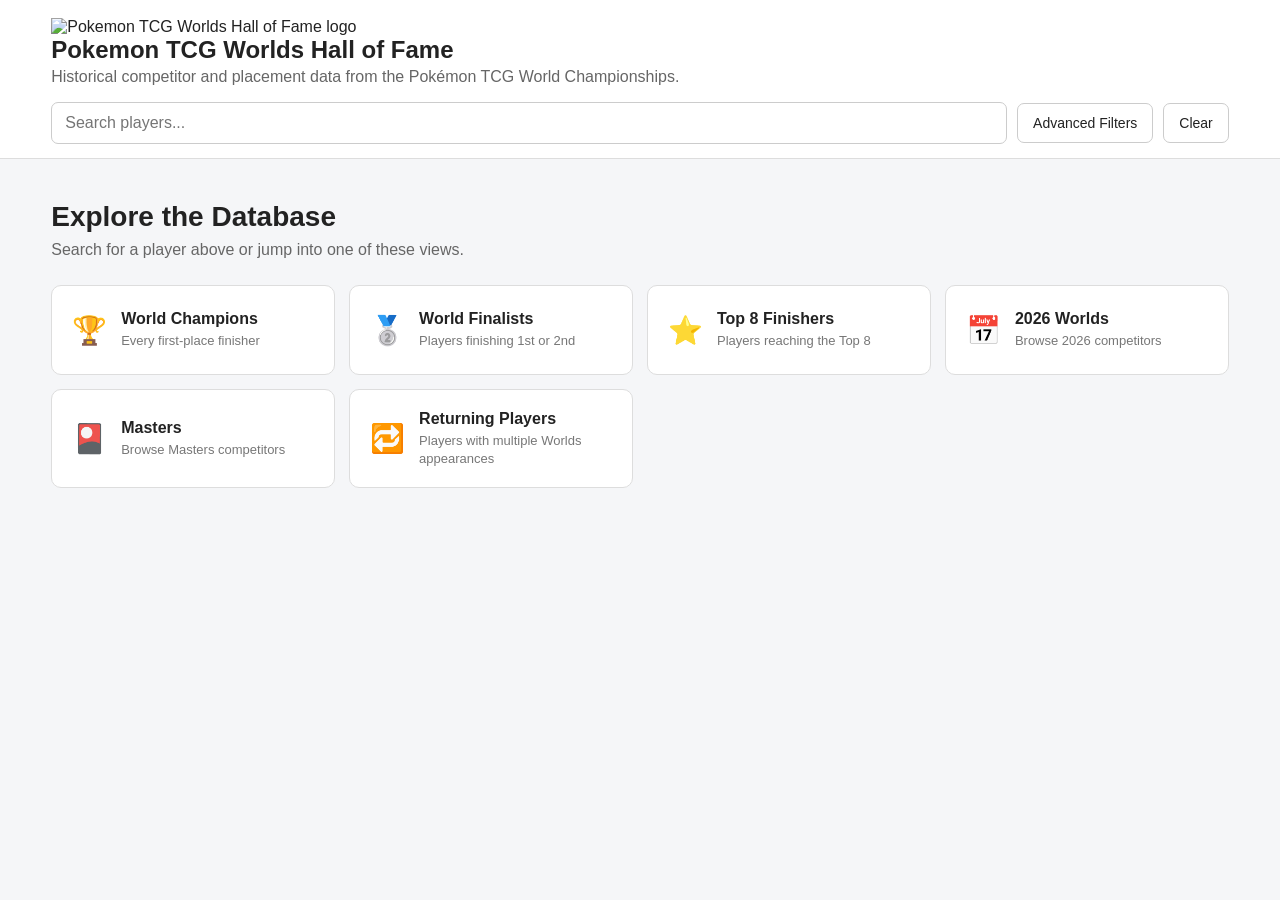
==== index.html @ 6ae314bf "Update index.html" ====
<!DOCTYPE html>
<html lang="en">

<head>
    <meta charset="UTF-8">

    <meta
        name="viewport"
        content="width=device-width, initial-scale=1.0"
    >

    <title>Pokémon TCG Worlds Hall of Fame</title>

    <link
        rel="stylesheet"
        href="styles.css?v=7"
    >
</head>

<body>

    <header class="site-header">

        <div class="container">

            <div class="site-title">

                <img
                    src="assets/logo.png"
                    alt="Pokemon TCG Worlds Hall of Fame logo"
                    class="site-logo"
                >

                <div class="site-title-text">

                    <h1>
                        Pokemon TCG Worlds Hall of Fame
                    </h1>

                    <p>
                        Historical competitor and placement data from the
                        Pokémon TCG World Championships.
                    </p>

                </div>

            </div>


            <section class="controls">

                <input
                    type="search"
                    id="search"
                    placeholder="Search players..."
                    aria-label="Search players"
                >


                <button
                    id="advancedFiltersButton"
                    class="advanced-filter-button"
                    type="button"
                    aria-expanded="false"
                    aria-controls="advancedFilters"
                >
                    Advanced Filters
                </button>


                <button
                    id="clearFilters"
                    class="clear-button"
                    type="button"
                >
                    Clear
                </button>

            </section>


            <section
                id="advancedFilters"
                class="advanced-filters"
                hidden
            >

                <div class="advanced-filter-group">

                    <label for="yearFilter">
                        Year
                    </label>

                    <select id="yearFilter">

                        <option value="">
                            All Years
                        </option>

                    </select>

                </div>


                <div class="advanced-filter-group">

                    <label for="divisionFilter">
                        Division
                    </label>

                    <select id="divisionFilter">

                        <option value="">
                            All Divisions
                        </option>

                        <option value="Juniors">
                            Juniors
                        </option>

                        <option value="Seniors">
                            Seniors
                        </option>

                        <option value="Masters">
                            Masters
                        </option>

                    </select>

                </div>


                <div class="advanced-filter-group">

                    <label for="countryFilter">
                        Country
                    </label>

                    <select id="countryFilter">

                        <option value="">
                            All Countries
                        </option>

                    </select>

                </div>


                <div
                    class="advanced-filter-group badge-filter-group"
                >

                    <label>
                        Badges
                    </label>

                    <p class="filter-help">
                        Selecting multiple badges requires a player to
                        have all selected badges.
                    </p>

                    <div
                        id="badgeFilters"
                        class="badge-filter-list"
                    >
                    </div>

                </div>

            </section>

        </div>

    </header>


    <main class="container">

        <section
            id="landing"
            class="landing"
        >

            <h2>
                Explore the Database
            </h2>

            <p>
                Search for a player above or jump into one of these
                views.
            </p>


            <div class="suggestion-grid">

                <button
                    type="button"
                    class="suggestion-card"
                    data-preset="champions"
                >

                    <span class="suggestion-icon">
                        🏆
                    </span>

                    <span>

                        <strong>
                            World Champions
                        </strong>

                        <small>
                            Every first-place finisher
                        </small>

                    </span>

                </button>


                <button
                    type="button"
                    class="suggestion-card"
                    data-preset="finalists"
                >

                    <span class="suggestion-icon">
                        🥈
                    </span>

                    <span>

                        <strong>
                            World Finalists
                        </strong>

                        <small>
                            Players finishing 1st or 2nd
                        </small>

                    </span>

                </button>


                <button
                    type="button"
                    class="suggestion-card"
                    data-preset="top8"
                >

                    <span class="suggestion-icon">
                        ⭐
                    </span>

                    <span>

                        <strong>
                            Top 8 Finishers
                        </strong>

                        <small>
                            Players reaching the Top 8
                        </small>

                    </span>

                </button>


                <button
                    type="button"
                    class="suggestion-card"
                    data-year="2026"
                >

                    <span class="suggestion-icon">
                        📅
                    </span>

                    <span>

                        <strong>
                            2026 Worlds
                        </strong>

                        <small>
                            Browse 2026 competitors
                        </small>

                    </span>

                </button>


                <button
                    type="button"
                    class="suggestion-card"
                    data-division="Masters"
                >

                    <span class="suggestion-icon">
                        🎴
                    </span>

                    <span>

                        <strong>
                            Masters
                        </strong>

                        <small>
                            Browse Masters competitors
                        </small>

                    </span>

                </button>


                <button
                    type="button"
                    class="suggestion-card"
                    data-preset="returning"
                >

                    <span class="suggestion-icon">
                        🔁
                    </span>

                    <span>

                        <strong>
                            Returning Players
                        </strong>

                        <small>
                            Players with multiple Worlds appearances
                        </small>

                    </span>

                </button>

            </div>

        </section>


        <section
            id="resultsSection"
            class="results-section"
            hidden
        >

            <div class="results-heading">

                <h2>
                    Players
                </h2>

                <p
                    id="resultCount"
                    aria-live="polite"
                ></p>

            </div>


            <div class="table-wrapper">

                <table>

                    <thead>

                        <tr>
                            <th>Player Name</th>
                            <th>Country</th>
                            <th>Divisions Competed</th>
                            <th>Years Competed</th>
                            <th>Best Finish</th>
                        </tr>

                    </thead>

                    <tbody id="results">
                    </tbody>

                </table>

            </div>

        </section>

    </main>


    <script src="shared.js?v=7"></script>
    <script src="app.js?v=7"></script>

</body>

</html>
---- styles.css ----
/* =========================================================
   BASE
   ========================================================= */

* {
    box-sizing: border-box;
}


[hidden] {
    display: none !important;
}


html {
    scroll-behavior: smooth;
}


body {
    margin: 0;

    font-family:
        Arial,
        Helvetica,
        sans-serif;

    background: #f5f6f8;

    color: #222;
}


.container {
    width: min(1200px, 92%);
    margin: 0 auto;
}



/* =========================================================
   HEADER
   ========================================================= */

.site-header {
    position: sticky;
    top: 0;

    z-index: 100;

    background: white;

    border-bottom:
        1px solid #ddd;

    padding:
        18px 0 14px;
}


.profile-site-header {
    position: relative;
}


.site-title h1 {
    margin:
        0 0 4px;

    font-size: 24px;
}


.site-title p {
    margin:
        0 0 16px;

    color: #666;
}



/* =========================================================
   MAIN SEARCH CONTROLS
   ========================================================= */

.controls {
    display: flex;

    gap: 10px;

    align-items: center;

    flex-wrap: wrap;

    margin: 0;
}


.controls input {
    flex: 1;

    min-width: 240px;

    padding:
        11px 13px;

    border:
        1px solid #ccc;

    border-radius: 7px;

    background: white;

    font-size: 16px;
}


.controls input:focus,
.advanced-filter-group select:focus {
    outline:
        2px solid #7e9cd2;

    outline-offset: 1px;
}


.advanced-filter-button,
.clear-button {
    padding:
        11px 15px;

    border:
        1px solid #ccc;

    border-radius: 7px;

    background: white;

    color: #222;

    font-size: 14px;

    cursor: pointer;
}


.advanced-filter-button:hover,
.clear-button:hover {
    background: #f2f2f2;
}



/* =========================================================
   ADVANCED FILTERS
   ========================================================= */

.advanced-filters {
    display: grid;

    grid-template-columns:
        repeat(
            3,
            minmax(
                160px,
                1fr
            )
        );

    gap: 16px;

    padding-top: 15px;

    margin-top: 15px;

    border-top:
        1px solid #eee;
}


.advanced-filter-group {
    display: flex;

    flex-direction: column;

    gap: 6px;
}


.advanced-filter-group > label {
    font-size: 12px;

    font-weight: 700;

    color: #666;

    text-transform: uppercase;

    letter-spacing: 0.04em;
}


.advanced-filter-group select {
    width: 100%;

    padding:
        10px 12px;

    border:
        1px solid #ccc;

    border-radius: 6px;

    background: white;

    font-size: 15px;
}


.badge-filter-group {
    grid-column:
        1 / -1;
}


.filter-help {
    margin: 0;

    color: #777;

    font-size: 12px;
}


.badge-filter-list {
    display: flex;

    flex-wrap: wrap;

    gap: 8px;

    margin-top: 3px;
}


.badge-filter-option {
    display: inline-flex;

    align-items: center;

    gap: 7px;

    padding:
        8px 11px;

    border:
        1px solid #ddd;

    border-radius: 999px;

    background: white;

    font-size: 13px;

    cursor: pointer;

    user-select: none;
}


.badge-filter-option:hover {
    border-color: #aaa;
}


.badge-filter-option:has(
    input:checked
) {
    background: #eef3ff;

    border-color: #8fa8dc;
}


.badge-filter-option input {
    margin: 0;

    cursor: pointer;
}



/* =========================================================
   LANDING PAGE
   ========================================================= */

.landing {
    padding:
        42px 0 50px;
}


.landing h2 {
    margin:
        0 0 8px;

    font-size: 28px;
}


.landing > p {
    margin:
        0 0 26px;

    color: #666;
}


.suggestion-grid {
    display: grid;

    grid-template-columns:
        repeat(
            auto-fit,
            minmax(
                240px,
                1fr
            )
        );

    gap: 14px;
}


.suggestion-card {
    display: flex;

    align-items: center;

    gap: 14px;

    min-height: 90px;

    padding: 20px;

    border:
        1px solid #ddd;

    border-radius: 10px;

    background: white;

    color: #222;

    text-align: left;

    cursor: pointer;

    transition:
        border-color 0.15s ease,
        transform 0.15s ease;
}


.suggestion-card:hover {
    border-color: #aaa;

    transform:
        translateY(-2px);
}


.suggestion-card:focus-visible {
    outline:
        2px solid #7e9cd2;

    outline-offset: 2px;
}


.suggestion-icon {
    font-size: 28px;

    flex-shrink: 0;
}


.suggestion-card > span:last-child {
    display: flex;

    flex-direction: column;

    gap: 4px;
}


.suggestion-card strong {
    font-size: 16px;
}


.suggestion-card small {
    color: #777;

    font-size: 13px;

    line-height: 1.35;
}



/* =========================================================
   RESULTS
   ========================================================= */

.results-section {
    padding:
        30px 0 50px;
}


.results-heading {
    display: flex;

    align-items: baseline;

    justify-content:
        space-between;

    gap: 15px;

    margin-bottom: 15px;
}


.results-heading h2 {
    margin: 0;
}


.results-heading #resultCount {
    margin: 0;

    color: #666;
}


.table-wrapper {
    overflow-x: auto;

    background: white;

    border:
        1px solid #ddd;

    border-radius: 9px;
}


table {
    width: 100%;

    border-collapse:
        collapse;
}


th,
td {
    padding:
        13px 16px;

    text-align: left;

    vertical-align: top;

    border-bottom:
        1px solid #eee;
}


th {
    background: #fafafa;

    font-weight: 700;

    white-space: nowrap;
}


tbody tr:last-child td {
    border-bottom: none;
}


tbody tr:hover {
    background: #f8f9fb;
}


.player-link {
    color: #2457a7;

    font-weight: 600;

    text-decoration: none;
}


.player-link:hover {
    text-decoration: underline;
}


.years-cell {
    min-width: 130px;
}


.year-list {
    display: block;

    margin-top: 3px;

    color: #777;

    font-size: 12px;

    line-height: 1.4;
}



/* =========================================================
   PLAYER PROFILE
   ========================================================= */

.profile-main {
    padding-top: 28px;
}


.back-link {
    display: inline-block;

    margin-bottom: 28px;

    color: #555;

    text-decoration: none;
}


.back-link:hover {
    text-decoration: underline;
}


.player-header {
    margin-bottom: 28px;
}


.player-header h1 {
    margin:
        0 0 7px;

    font-size: 36px;
}


.player-meta {
    margin: 0;

    color: #555;

    font-size: 18px;
}



/* =========================================================
   PROFILE BADGES
   ========================================================= */

.badge-container {
    display: flex;

    flex-wrap: wrap;

    gap: 9px;

    margin-top: 18px;
}


.achievement-badge {
    display: inline-flex;

    align-items: center;

    gap: 6px;

    padding:
        7px 11px;

    border:
        1px solid #d7d7d7;

    border-radius: 999px;

    background: white;

    font-size: 13px;

    font-weight: 600;

    white-space: nowrap;
}


.badge-icon {
    font-size: 15px;
}


.badge-champion {
    background: #fff7d6;

    border-color: #e4c14e;

    color: #725600;
}


.badge-finalist {
    background: #f1f3f5;

    border-color: #b9bec5;

    color: #50555b;
}


.badge-top4 {
    background: #f7eee4;

    border-color: #c99668;

    color: #704826;
}


.badge-top8 {
    background: #eef3ff;

    border-color: #aabce5;

    color: #3c527f;
}


.badge-streak {
    background: #fff0e8;

    border-color: #e6a17d;

    color: #8c4829;
}


.badge-worlds {
    background: #ebf6ee;

    border-color: #9ac5a4;

    color: #376343;
}


.badge-division {
    background: #f3edfa;

    border-color: #bba6d5;

    color: #624c80;
}



/* =========================================================
   PROFILE STAT CARDS
   ========================================================= */

.stats-grid {
    display: grid;

    grid-template-columns:
        repeat(
            auto-fit,
            minmax(
                160px,
                1fr
            )
        );

    gap: 16px;

    margin-bottom: 40px;
}


.stat-card {
    background: white;

    border:
        1px solid #ddd;

    border-radius: 9px;

    padding: 22px;
}


.stat-value {
    margin-bottom: 5px;

    font-size: 28px;

    font-weight: 700;
}


.stat-label {
    color: #666;

    font-size: 14px;
}


.player-results {
    margin-bottom: 50px;
}


.player-results h2 {
    margin-bottom: 16px;
}


.error-message {
    background: white;

    border:
        1px solid #ddd;

    border-radius: 8px;

    padding: 24px;
}



/* =========================================================
   MOBILE
   ========================================================= */

@media (
    max-width: 700px
) {

    .site-header {
        padding:
            14px 0 12px;
    }


    .site-title h1 {
        font-size: 20px;
    }


    .site-title p {
        display: none;
    }


    .controls {
        align-items: stretch;
    }


    .controls input {
        flex-basis: 100%;

        min-width: 0;
    }


    .advanced-filter-button,
    .clear-button {
        flex: 1;
    }


    .advanced-filters {
        grid-template-columns:
            1fr;
    }


    .badge-filter-group {
        grid-column:
            auto;
    }


    .landing {
        padding-top: 30px;
    }


    .suggestion-grid {
        grid-template-columns:
            1fr;
    }


    .results-heading {
        align-items:
            flex-start;

        flex-direction:
            column;

        gap: 4px;
    }


    th,
    td {
        padding:
            11px 12px;
    }


    .player-header h1 {
        font-size: 30px;
    }

}
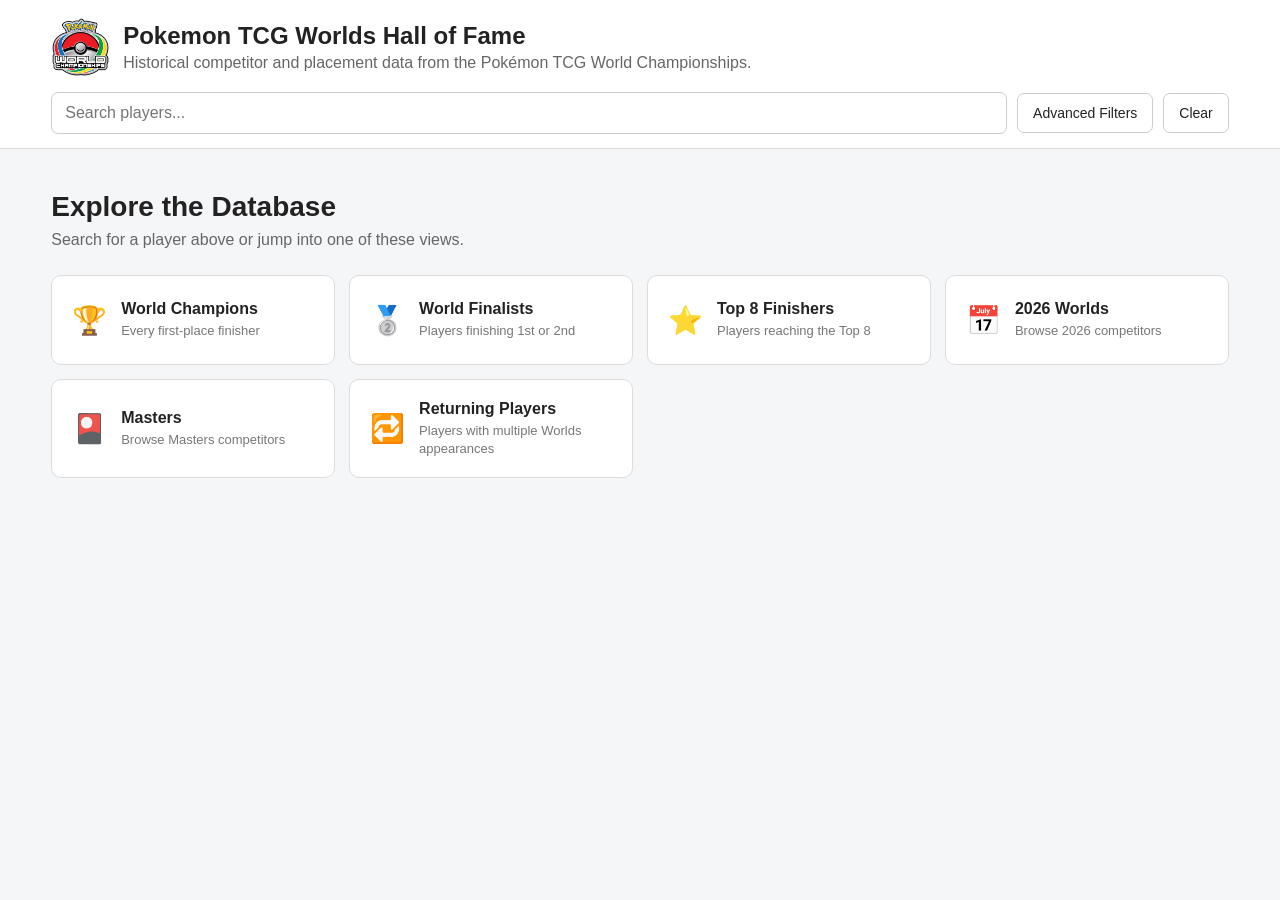
==== commit 73dc30c9: "Update index.html" ====
--- a/index.html
+++ b/index.html
@@ -9,11 +9,11 @@
         content="width=device-width, initial-scale=1.0"
     >
 
-    <title>Pokémon TCG Worlds Hall of Fame</title>
+    <title>Pokemon TCG Worlds Hall of Fame</title>
 
     <link
         rel="stylesheet"
-        href="styles.css?v=7"
+        href="styles.css?v=10"
     >
 </head>
 
@@ -148,9 +148,7 @@
                 </div>
 
 
-                <div
-                    class="advanced-filter-group badge-filter-group"
-                >
+                <div class="advanced-filter-group badge-filter-group">
 
                     <label>
                         Badges
@@ -169,6 +167,26 @@
 
                 </div>
 
+
+                <div class="advanced-filter-group column-filter-group">
+
+                    <label>
+                        Displayed Columns
+                    </label>
+
+                    <p class="filter-help">
+                        Player Name is always shown. Choose which additional
+                        career statistics to display.
+                    </p>
+
+                    <div
+                        id="columnFilters"
+                        class="column-filter-list"
+                    >
+                    </div>
+
+                </div>
+
             </section>
 
         </div>
@@ -206,15 +224,8 @@
                     </span>
 
                     <span>
-
-                        <strong>
-                            World Champions
-                        </strong>
-
-                        <small>
-                            Every first-place finisher
-                        </small>
-
+                        <strong>World Champions</strong>
+                        <small>Every first-place finisher</small>
                     </span>
 
                 </button>
@@ -231,15 +242,8 @@
                     </span>
 
                     <span>
-
-                        <strong>
-                            World Finalists
-                        </strong>
-
-                        <small>
-                            Players finishing 1st or 2nd
-                        </small>
-
+                        <strong>World Finalists</strong>
+                        <small>Players finishing 1st or 2nd</small>
                     </span>
 
                 </button>
@@ -256,15 +260,8 @@
                     </span>
 
                     <span>
-
-                        <strong>
-                            Top 8 Finishers
-                        </strong>
-
-                        <small>
-                            Players reaching the Top 8
-                        </small>
-
+                        <strong>Top 8 Finishers</strong>
+                        <small>Players reaching the Top 8</small>
                     </span>
 
                 </button>
@@ -281,15 +278,8 @@
                     </span>
 
                     <span>
-
-                        <strong>
-                            2026 Worlds
-                        </strong>
-
-                        <small>
-                            Browse 2026 competitors
-                        </small>
-
+                        <strong>2026 Worlds</strong>
+                        <small>Browse 2026 competitors</small>
                     </span>
 
                 </button>
@@ -306,15 +296,8 @@
                     </span>
 
                     <span>
-
-                        <strong>
-                            Masters
-                        </strong>
-
-                        <small>
-                            Browse Masters competitors
-                        </small>
-
+                        <strong>Masters</strong>
+                        <small>Browse Masters competitors</small>
                     </span>
 
                 </button>
@@ -331,15 +314,8 @@
                     </span>
 
                     <span>
-
-                        <strong>
-                            Returning Players
-                        </strong>
-
-                        <small>
-                            Players with multiple Worlds appearances
-                        </small>
-
+                        <strong>Returning Players</strong>
+                        <small>Players with multiple Worlds appearances</small>
                     </span>
 
                 </button>
@@ -374,15 +350,8 @@
                 <table>
 
                     <thead>
-
-                        <tr>
-                            <th>Player Name</th>
-                            <th>Country</th>
-                            <th>Divisions Competed</th>
-                            <th>Years Competed</th>
-                            <th>Best Finish</th>
+                        <tr id="resultsHeader">
                         </tr>
-
                     </thead>
 
                     <tbody id="results">
@@ -397,8 +366,8 @@
     </main>
 
 
-    <script src="shared.js?v=7"></script>
-    <script src="app.js?v=7"></script>
+    <script src="shared.js?v=10"></script>
+    <script src="app.js?v=10"></script>
 
 </body>
 
--- a/styles.css
+++ b/styles.css
@@ -63,17 +63,39 @@
 }
 
 
+.site-title {
+    display: flex;
+    align-items: center;
+    gap: 14px;
+
+    margin-bottom: 16px;
+}
+
+
+.site-logo {
+    width: 58px;
+    height: 58px;
+
+    object-fit: contain;
+
+    flex-shrink: 0;
+}
+
+
+.site-title-text {
+    min-width: 0;
+}
+
+
 .site-title h1 {
-    margin:
-        0 0 4px;
+    margin: 0 0 4px;
 
     font-size: 24px;
 }
 
 
 .site-title p {
-    margin:
-        0 0 16px;
+    margin: 0;
 
     color: #666;
 }
@@ -775,8 +797,17 @@
             14px 0 12px;
     }
 
-
-    .site-title h1 {
+   .site-logo {
+    width: 44px;
+    height: 44px;
+   }
+
+   .site-title {
+    gap: 10px;
+    margin-bottom: 12px;
+   }
+
+   .site-title h1 {
         font-size: 20px;
     }
 
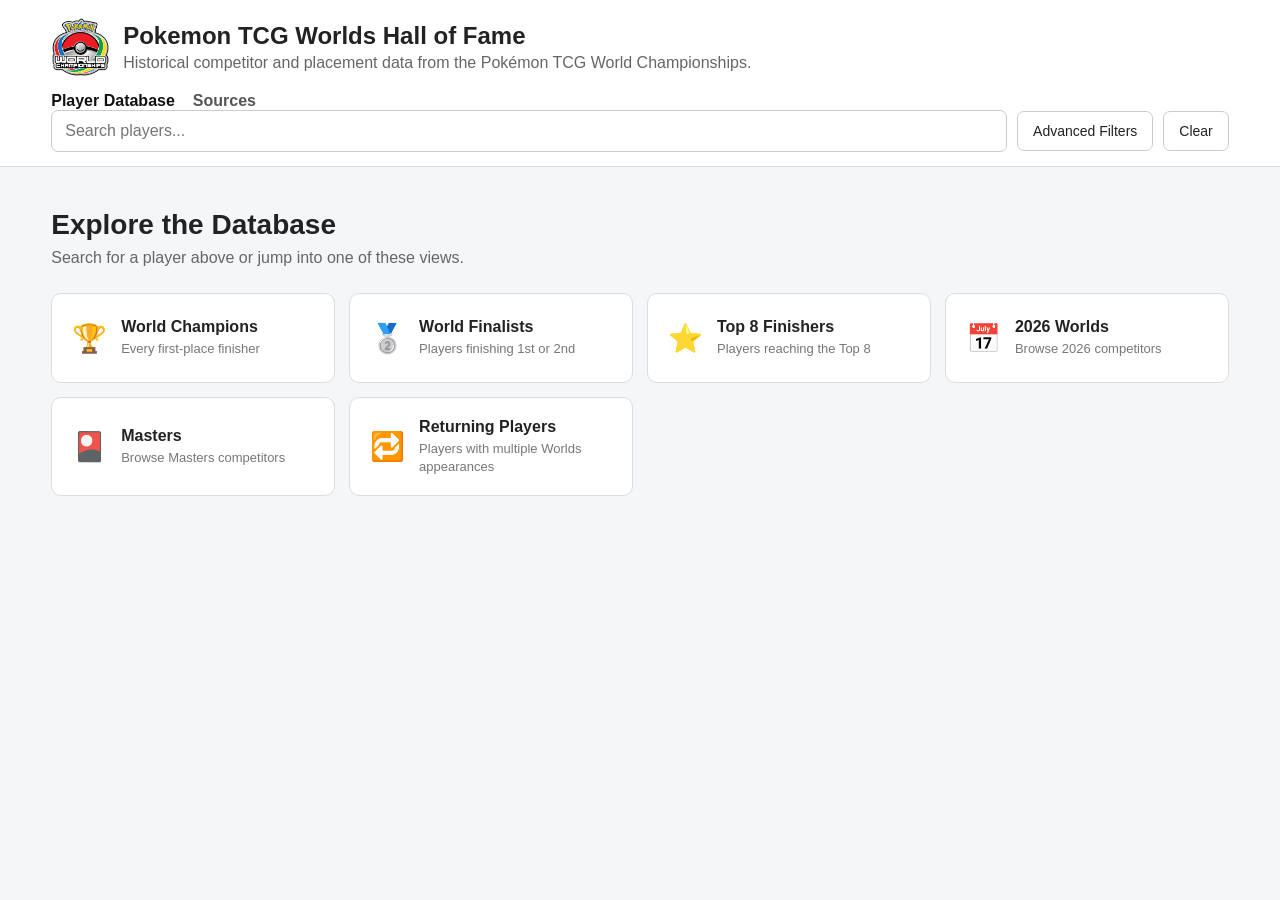
==== commit 9550d77f: "Update index.html" ====
--- a/index.html
+++ b/index.html
@@ -46,6 +46,20 @@
 
             </div>
 
+            <nav class="site-nav">
+
+                <a
+                    href="index.html"
+                    class="active"
+                >
+                    Player Database
+                </a>
+
+                <a href="sources.html">
+                    Sources
+                </a>
+
+            </nav>
 
             <section class="controls">
 
--- a/styles.css
+++ b/styles.css
@@ -881,3 +881,721 @@
     }
 
 }
+
+/* =========================================================
+   DISPLAYED COLUMN OPTIONS
+   ========================================================= */
+
+.column-filter-group {
+    grid-column: 1 / -1;
+}
+
+
+.column-filter-list {
+    display: flex;
+    flex-wrap: wrap;
+    gap: 8px;
+}
+
+
+.column-filter-option {
+    display: inline-flex;
+    align-items: center;
+    gap: 7px;
+
+    padding: 8px 11px;
+
+    border: 1px solid #ddd;
+    border-radius: 999px;
+
+    background: white;
+
+    font-size: 13px;
+
+    cursor: pointer;
+
+    user-select: none;
+}
+
+
+.column-filter-option:hover {
+    border-color: #aaa;
+}
+
+
+.column-filter-option:has(input:checked) {
+    background: #eef3ff;
+    border-color: #8fa8dc;
+}
+
+
+.column-filter-option:has(input:disabled) {
+    opacity: 0.7;
+    cursor: default;
+}
+
+
+.column-filter-option input {
+    margin: 0;
+}
+
+
+/* =========================================================
+   SORTABLE TABLE HEADERS
+   ========================================================= */
+
+.table-sort-button {
+    padding: 0;
+
+    border: 0;
+
+    background: transparent;
+
+    color: inherit;
+
+    font: inherit;
+    font-weight: 700;
+
+    cursor: pointer;
+
+    white-space: nowrap;
+}
+
+
+.table-sort-button:hover {
+    text-decoration: underline;
+}
+
+
+.table-sort-button:focus-visible {
+    outline: 2px solid #7e9cd2;
+    outline-offset: 3px;
+}
+
+/* =========================================================
+   SITE NAVIGATION
+   ========================================================= */
+
+.site-nav {
+    display: flex;
+    gap: 18px;
+    margin-top: 12px;
+}
+
+
+.site-nav a {
+    color: #555;
+    text-decoration: none;
+    font-weight: 600;
+}
+
+
+.site-nav a:hover {
+    text-decoration: underline;
+}
+
+
+.site-nav a.active {
+    color: #111;
+}
+
+
+
+/* =========================================================
+   SOURCES
+   ========================================================= */
+
+.sources-intro {
+    max-width: 850px;
+    margin: 32px 0 40px;
+}
+
+
+.sources-intro h1 {
+    margin-bottom: 12px;
+}
+
+
+.sources-intro p {
+    line-height: 1.6;
+    color: #555;
+}
+
+
+.sources-list {
+    padding-bottom: 60px;
+}
+
+
+.source-year {
+    margin-bottom: 42px;
+}
+
+
+.source-year > h2 {
+    margin-bottom: 14px;
+    padding-bottom: 8px;
+
+    border-bottom: 1px solid #ddd;
+}
+
+
+.source-cards {
+    display: grid;
+    gap: 12px;
+}
+
+
+.source-card {
+    padding: 18px 20px;
+
+    background: white;
+
+    border: 1px solid #ddd;
+    border-radius: 10px;
+}
+
+
+.source-card-heading {
+    display: flex;
+    align-items: center;
+    flex-wrap: wrap;
+    gap: 10px;
+}
+
+
+.source-card-heading h3 {
+    margin: 0;
+    font-size: 17px;
+}
+
+
+.source-type {
+    display: inline-block;
+
+    padding: 4px 8px;
+
+    border-radius: 999px;
+
+    background: #f1f1f1;
+
+    color: #555;
+
+    font-size: 12px;
+    font-weight: 600;
+}
+
+
+.source-notes {
+    margin: 10px 0;
+
+    color: #555;
+
+    line-height: 1.5;
+}
+
+
+.source-link {
+    display: inline-block;
+
+    margin-top: 6px;
+
+    font-weight: 600;
+
+    text-decoration: none;
+}
+
+
+.source-link:hover {
+    text-decoration: underline;
+}
+
+/* =========================================================
+   SOURCES BLOG
+   ========================================================= */
+
+.sources-page {
+    max-width: 1000px;
+}
+
+
+.sources-page-header {
+    max-width: 760px;
+
+    margin:
+        50px
+        auto
+        45px;
+}
+
+
+.sources-eyebrow {
+    margin-bottom: 8px;
+
+    font-size: 13px;
+    font-weight: 700;
+
+    letter-spacing: 0.08em;
+    text-transform: uppercase;
+
+    color: #777;
+}
+
+
+.sources-page-header h1 {
+    margin:
+        0
+        0
+        16px;
+
+    font-size: 40px;
+    line-height: 1.1;
+}
+
+
+.sources-page-description {
+    margin:
+        0
+        0
+        14px;
+
+    font-size: 17px;
+    line-height: 1.7;
+
+    color: #555;
+}
+
+
+
+/* =========================================================
+   SOURCE NAVIGATION
+   ========================================================= */
+
+.source-navigation {
+    display: flex;
+    align-items: center;
+    flex-wrap: wrap;
+
+    gap: 8px;
+
+    max-width: 760px;
+
+    margin:
+        0
+        auto
+        45px;
+
+    padding:
+        14px
+        16px;
+
+    background: #f5f5f5;
+
+    border-radius: 10px;
+}
+
+
+.source-navigation-label {
+    margin-right: 4px;
+
+    font-weight: 700;
+}
+
+
+.source-navigation a {
+    display: inline-block;
+
+    padding:
+        5px
+        9px;
+
+    background: white;
+
+    border: 1px solid #ddd;
+    border-radius: 999px;
+
+    text-decoration: none;
+
+    font-size: 13px;
+    font-weight: 600;
+}
+
+
+.source-navigation a:hover {
+    border-color: #999;
+}
+
+
+
+/* =========================================================
+   POSTS
+   ========================================================= */
+
+.source-post {
+    max-width: 820px;
+
+    margin:
+        0
+        auto
+        80px;
+
+    scroll-margin-top: 30px;
+}
+
+
+.source-post-header {
+    margin-bottom: 28px;
+}
+
+
+.source-post-year {
+    display: inline-block;
+
+    margin-bottom: 10px;
+
+    font-size: 14px;
+    font-weight: 700;
+
+    color: #777;
+}
+
+
+.source-post-header h2 {
+    margin:
+        0
+        0
+        10px;
+
+    font-size: 32px;
+    line-height: 1.2;
+}
+
+
+.source-post-subtitle {
+    margin: 0;
+
+    font-size: 18px;
+
+    color: #666;
+}
+
+
+.source-post-body {
+    max-width: 720px;
+
+    margin:
+        35px
+        auto;
+}
+
+
+.source-post-body p {
+    margin:
+        0
+        0
+        22px;
+
+    font-size: 17px;
+    line-height: 1.75;
+
+    color: #333;
+}
+
+
+.source-section-heading {
+    margin:
+        42px
+        0
+        14px;
+
+    font-size: 23px;
+}
+
+
+
+/* =========================================================
+   SOURCE IMAGES
+   ========================================================= */
+
+.source-hero-image,
+.source-content-image {
+    margin:
+        30px
+        0;
+}
+
+
+.source-hero-image img,
+.source-content-image img {
+    display: block;
+
+    width: 100%;
+    height: auto;
+
+    border: 1px solid #ddd;
+    border-radius: 10px;
+}
+
+
+.source-content-image {
+    max-width: 720px;
+
+    margin:
+        32px
+        auto;
+}
+
+
+.source-hero-image figcaption,
+.source-content-image figcaption {
+    margin-top: 9px;
+
+    font-size: 13px;
+    line-height: 1.5;
+
+    text-align: center;
+
+    color: #777;
+}
+
+
+.source-image-gallery {
+    display: grid;
+
+    grid-template-columns:
+        repeat(
+            2,
+            minmax(0, 1fr)
+        );
+
+    gap: 18px;
+
+    margin:
+        32px
+        0;
+}
+
+
+.source-image-gallery
+.source-content-image {
+    margin: 0;
+}
+
+
+
+/* =========================================================
+   NOTES
+   ========================================================= */
+
+.source-note {
+    max-width: 720px;
+
+    margin:
+        30px
+        auto;
+
+    padding:
+        18px
+        20px;
+
+    background: #f6f7f9;
+
+    border-left: 4px solid #999;
+    border-radius: 6px;
+}
+
+
+.source-note strong {
+    display: block;
+
+    margin-bottom: 6px;
+}
+
+
+.source-note p {
+    margin: 0;
+
+    font-size: 15px;
+}
+
+
+
+/* =========================================================
+   QUOTES
+   ========================================================= */
+
+.source-quote {
+    max-width: 680px;
+
+    margin:
+        32px
+        auto;
+
+    padding-left: 20px;
+
+    border-left: 3px solid #ccc;
+}
+
+
+.source-quote p {
+    font-style: italic;
+}
+
+
+.source-quote cite {
+    display: block;
+
+    margin-top: 8px;
+
+    color: #777;
+}
+
+
+
+/* =========================================================
+   REFERENCE LIST
+   ========================================================= */
+
+.source-reference-section {
+    max-width: 720px;
+
+    margin:
+        45px
+        auto
+        0;
+
+    padding-top: 28px;
+
+    border-top: 1px solid #ddd;
+}
+
+
+.source-reference-section h3 {
+    margin:
+        0
+        0
+        18px;
+
+    font-size: 21px;
+}
+
+
+.source-reference-list {
+    padding-left: 24px;
+}
+
+
+.source-reference-list li {
+    margin-bottom: 18px;
+
+    padding-left: 4px;
+}
+
+
+.reference-heading {
+    display: flex;
+    align-items: center;
+    flex-wrap: wrap;
+
+    gap: 8px;
+
+    font-weight: 600;
+}
+
+
+.reference-heading a {
+    text-decoration: none;
+}
+
+
+.reference-heading a:hover {
+    text-decoration: underline;
+}
+
+
+.reference-type {
+    display: inline-block;
+
+    padding:
+        3px
+        7px;
+
+    border-radius: 999px;
+
+    background: #eee;
+
+    font-size: 11px;
+    font-weight: 700;
+
+    color: #666;
+}
+
+
+.reference-notes {
+    margin-top: 5px;
+
+    font-size: 14px;
+    line-height: 1.5;
+
+    color: #666;
+}
+
+
+
+/* =========================================================
+   POST FOOTER
+   ========================================================= */
+
+.source-post-footer {
+    max-width: 720px;
+
+    margin:
+        35px
+        auto
+        0;
+
+    text-align: right;
+}
+
+
+.source-post-footer a {
+    font-size: 13px;
+
+    text-decoration: none;
+
+    color: #666;
+}
+
+
+
+/* =========================================================
+   MOBILE
+   ========================================================= */
+
+@media (max-width: 700px) {
+
+    .sources-page-header {
+        margin-top: 30px;
+    }
+
+
+    .sources-page-header h1 {
+        font-size: 32px;
+    }
+
+
+    .source-post-header h2 {
+        font-size: 27px;
+    }
+
+
+    .source-image-gallery {
+        grid-template-columns: 1fr;
+    }
+
+
+    .source-post-body p {
+        font-size: 16px;
+    }
+
+}
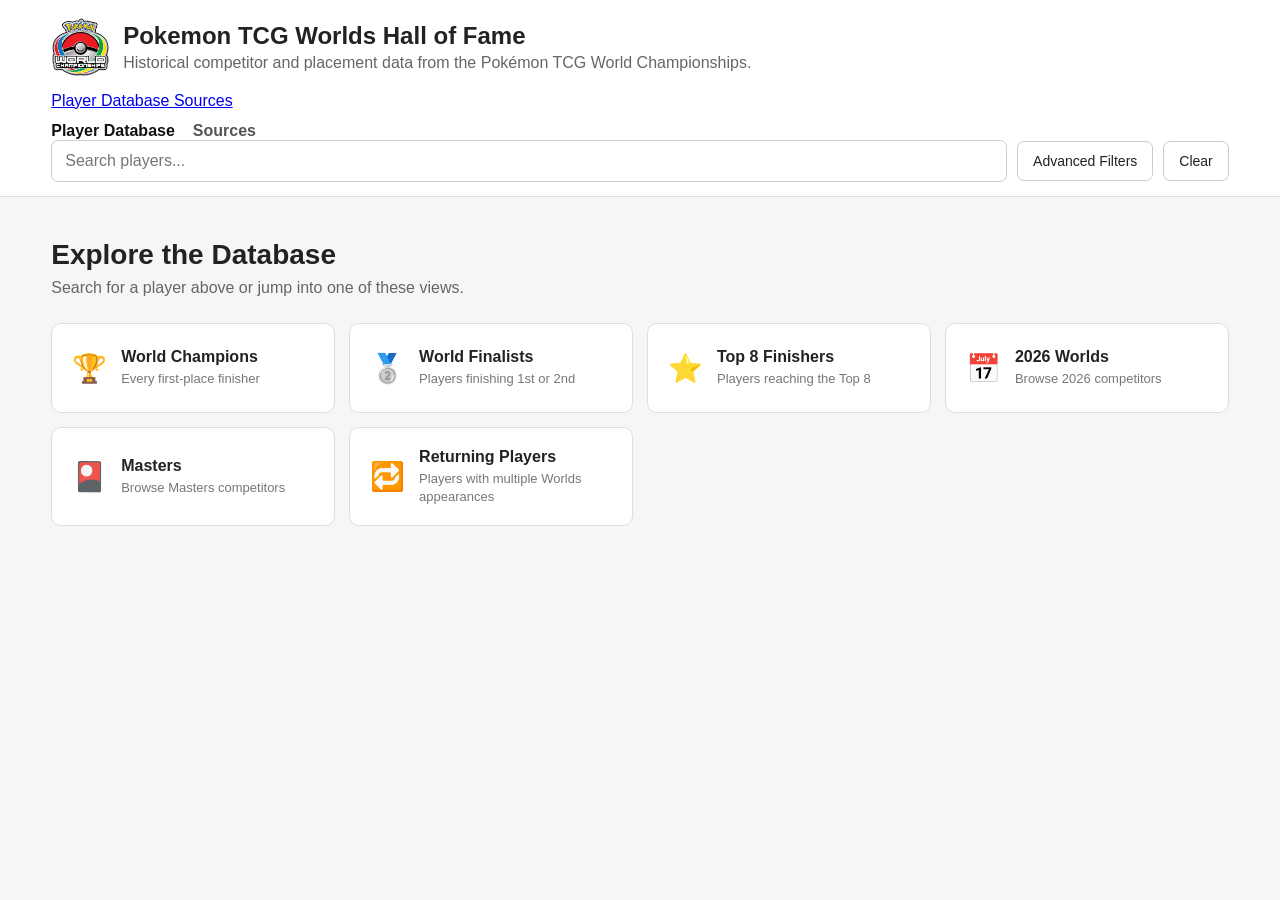
==== commit 02d381fd: "Update index.html" ====
--- a/index.html
+++ b/index.html
@@ -23,28 +23,51 @@
 
         <div class="container">
 
-            <div class="site-title">
-
-                <img
-                    src="assets/logo.png"
-                    alt="Pokemon TCG Worlds Hall of Fame logo"
-                    class="site-logo"
-                >
-
-                <div class="site-title-text">
-
-                    <h1>
-                        Pokemon TCG Worlds Hall of Fame
-                    </h1>
-
-                    <p>
-                        Historical competitor and placement data from the
-                        Pokémon TCG World Championships.
-                    </p>
-
-                </div>
-
-            </div>
+            <div class="header-top">
+
+    <div class="site-title">
+
+        <img
+            src="assets/logo.png"
+            alt="Pokemon TCG Worlds Hall of Fame logo"
+            class="site-logo"
+        >
+
+        <div class="site-title-text">
+
+            <h1>
+                Pokemon TCG Worlds Hall of Fame
+            </h1>
+
+            <p>
+                Historical competitor and placement data from the
+                Pokémon TCG World Championships.
+            </p>
+
+        </div>
+
+    </div>
+
+
+    <nav class="header-nav">
+
+        <a
+            href="index.html"
+            class="header-nav-button active"
+        >
+            Player Database
+        </a>
+
+        <a
+            href="sources.html"
+            class="header-nav-button"
+        >
+            Sources
+        </a>
+
+    </nav>
+
+</div>
 
             <nav class="site-nav">
 
--- a/styles.css
+++ b/styles.css
@@ -1319,6 +1319,7 @@
 
 .source-hero-image,
 .source-content-image {
+    max-width: 500px;
     margin:
         30px
         0;
@@ -1599,3 +1600,127 @@
     }
 
 }
+
+.source-image-link {
+    margin-top: 6px;
+
+    text-align: center;
+
+    font-size: 13px;
+}
+
+
+.source-image-link a {
+    color: #555;
+
+    text-decoration: none;
+
+    font-weight: 600;
+}
+
+
+.source-image-link a:hover {
+    text-decoration: underline;
+}
+
+/* =========================================================
+   PDF SOURCE CARDS
+   ========================================================= */
+
+.source-pdf-card {
+    display: flex;
+    align-items: flex-start;
+    gap: 16px;
+
+    max-width: 720px;
+
+    margin:
+        30px
+        auto;
+
+    padding:
+        18px
+        20px;
+
+    background: #f6f7f9;
+
+    border: 1px solid #ddd;
+    border-radius: 10px;
+}
+
+
+.source-pdf-icon {
+    font-size: 30px;
+    line-height: 1;
+}
+
+
+.source-pdf-content {
+    flex: 1;
+}
+
+
+.source-pdf-content h4 {
+    margin:
+        0
+        0
+        7px;
+
+    font-size: 17px;
+}
+
+
+.source-pdf-description {
+    margin:
+        0
+        0
+        10px !important;
+
+    font-size: 14px !important;
+
+    color: #666 !important;
+}
+
+
+.source-pdf-link {
+    display: inline-block;
+
+    font-size: 14px;
+    font-weight: 700;
+
+    text-decoration: none;
+}
+
+
+.source-pdf-link:hover {
+    text-decoration: underline;
+}
+
+.source-pdf-links {
+    display: flex;
+    flex-wrap: wrap;
+    gap: 10px;
+    margin-top: 10px;
+}
+
+
+.source-pdf-link,
+.source-pdf-secondary-link {
+    display: inline-block;
+
+    font-size: 14px;
+    font-weight: 700;
+
+    text-decoration: none;
+}
+
+
+.source-pdf-link:hover,
+.source-pdf-secondary-link:hover {
+    text-decoration: underline;
+}
+
+
+.source-pdf-secondary-link {
+    color: #555;
+}
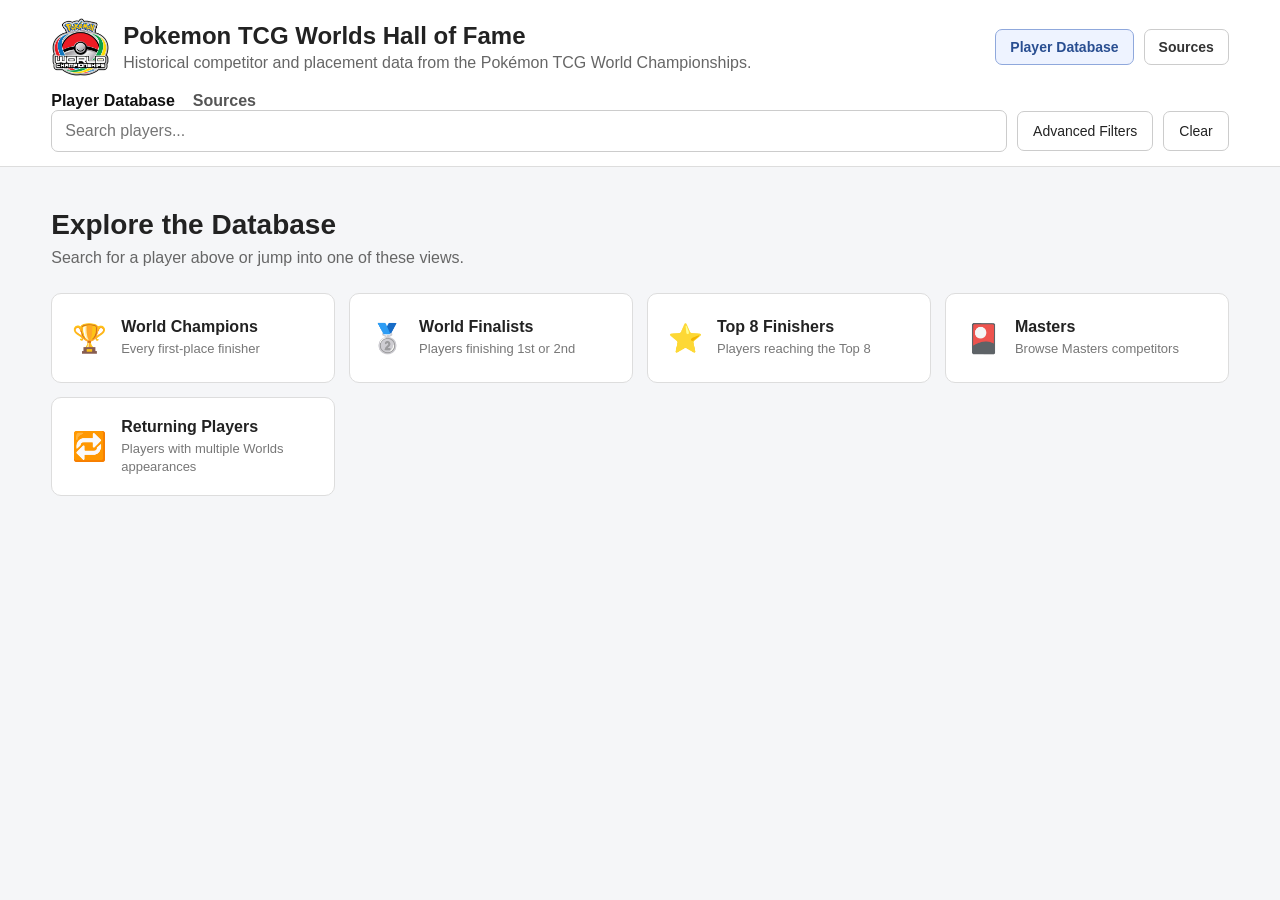
==== commit 5e9611db: "Update index.html" ====
--- a/index.html
+++ b/index.html
@@ -307,24 +307,6 @@
                 <button
                     type="button"
                     class="suggestion-card"
-                    data-year="2026"
-                >
-
-                    <span class="suggestion-icon">
-                        📅
-                    </span>
-
-                    <span>
-                        <strong>2026 Worlds</strong>
-                        <small>Browse 2026 competitors</small>
-                    </span>
-
-                </button>
-
-
-                <button
-                    type="button"
-                    class="suggestion-card"
                     data-division="Masters"
                 >
 
--- a/styles.css
+++ b/styles.css
@@ -1724,3 +1724,88 @@
 .source-pdf-secondary-link {
     color: #555;
 }
+
+/* =========================================================
+   TOP HEADER NAVIGATION
+   ========================================================= */
+
+.header-top {
+    display: flex;
+    align-items: center;
+    justify-content: space-between;
+    gap: 24px;
+
+    margin-bottom: 16px;
+}
+
+
+.header-top .site-title {
+    margin-bottom: 0;
+}
+
+
+.header-nav {
+    display: flex;
+    align-items: center;
+    gap: 10px;
+
+    flex-shrink: 0;
+}
+
+
+.header-nav-button {
+    display: inline-flex;
+    align-items: center;
+    justify-content: center;
+
+    padding: 9px 14px;
+
+    border: 1px solid #ccc;
+    border-radius: 7px;
+
+    background: white;
+    color: #333;
+
+    font-size: 14px;
+    font-weight: 600;
+
+    text-decoration: none;
+
+    transition:
+        background 0.15s ease,
+        border-color 0.15s ease;
+}
+
+
+.header-nav-button:hover {
+    background: #f2f2f2;
+    border-color: #aaa;
+}
+
+
+.header-nav-button.active {
+    background: #eef3ff;
+    border-color: #8fa8dc;
+    color: #294e91;
+}
+
+
+@media (max-width: 700px) {
+
+    .header-top {
+        align-items: flex-start;
+        flex-direction: column;
+        gap: 12px;
+    }
+
+
+    .header-nav {
+        width: 100%;
+    }
+
+
+    .header-nav-button {
+        flex: 1;
+    }
+
+}
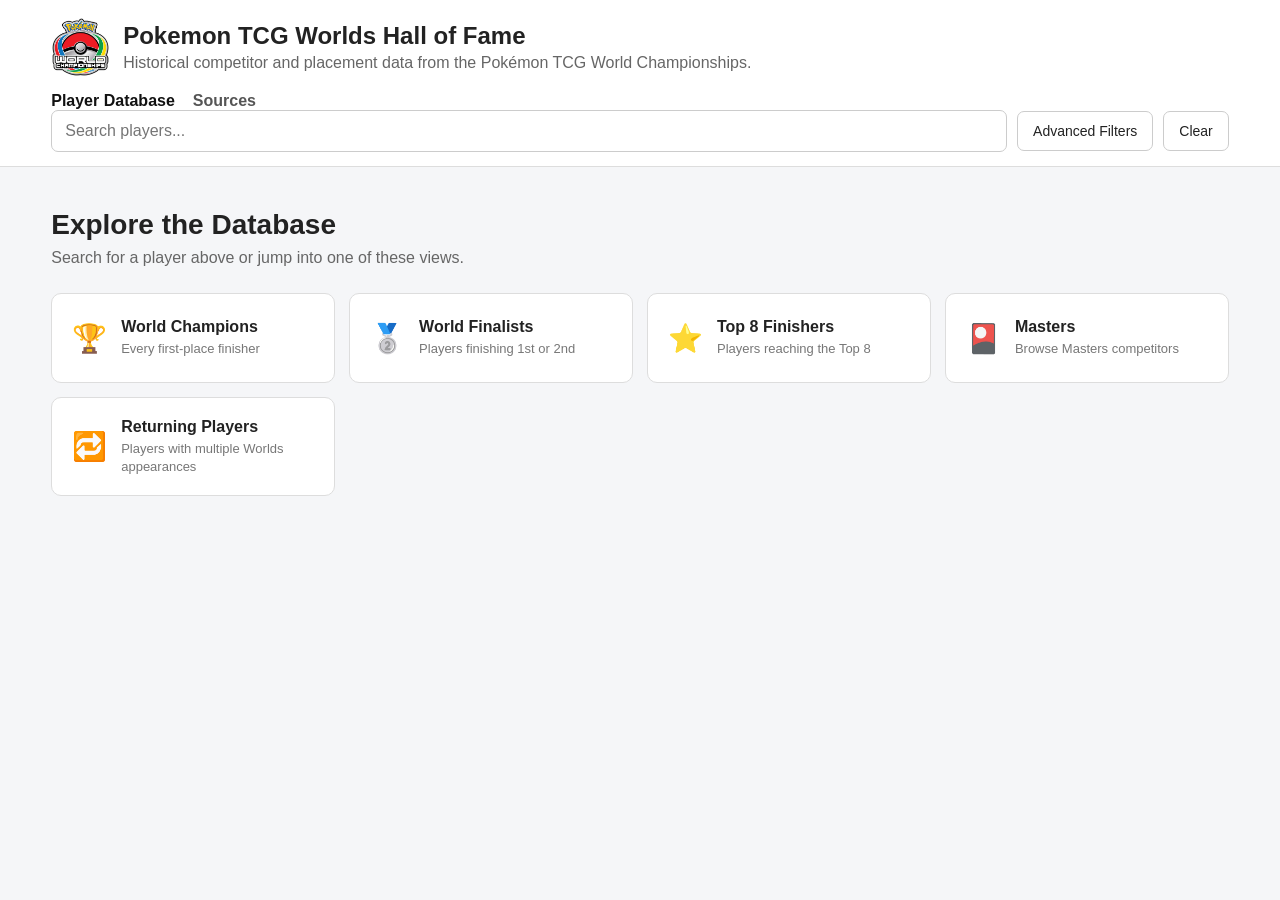
==== commit ffdfc379: "Update index.html" ====
--- a/index.html
+++ b/index.html
@@ -49,24 +49,6 @@
     </div>
 
 
-    <nav class="header-nav">
-
-        <a
-            href="index.html"
-            class="header-nav-button active"
-        >
-            Player Database
-        </a>
-
-        <a
-            href="sources.html"
-            class="header-nav-button"
-        >
-            Sources
-        </a>
-
-    </nav>
-
 </div>
 
             <nav class="site-nav">
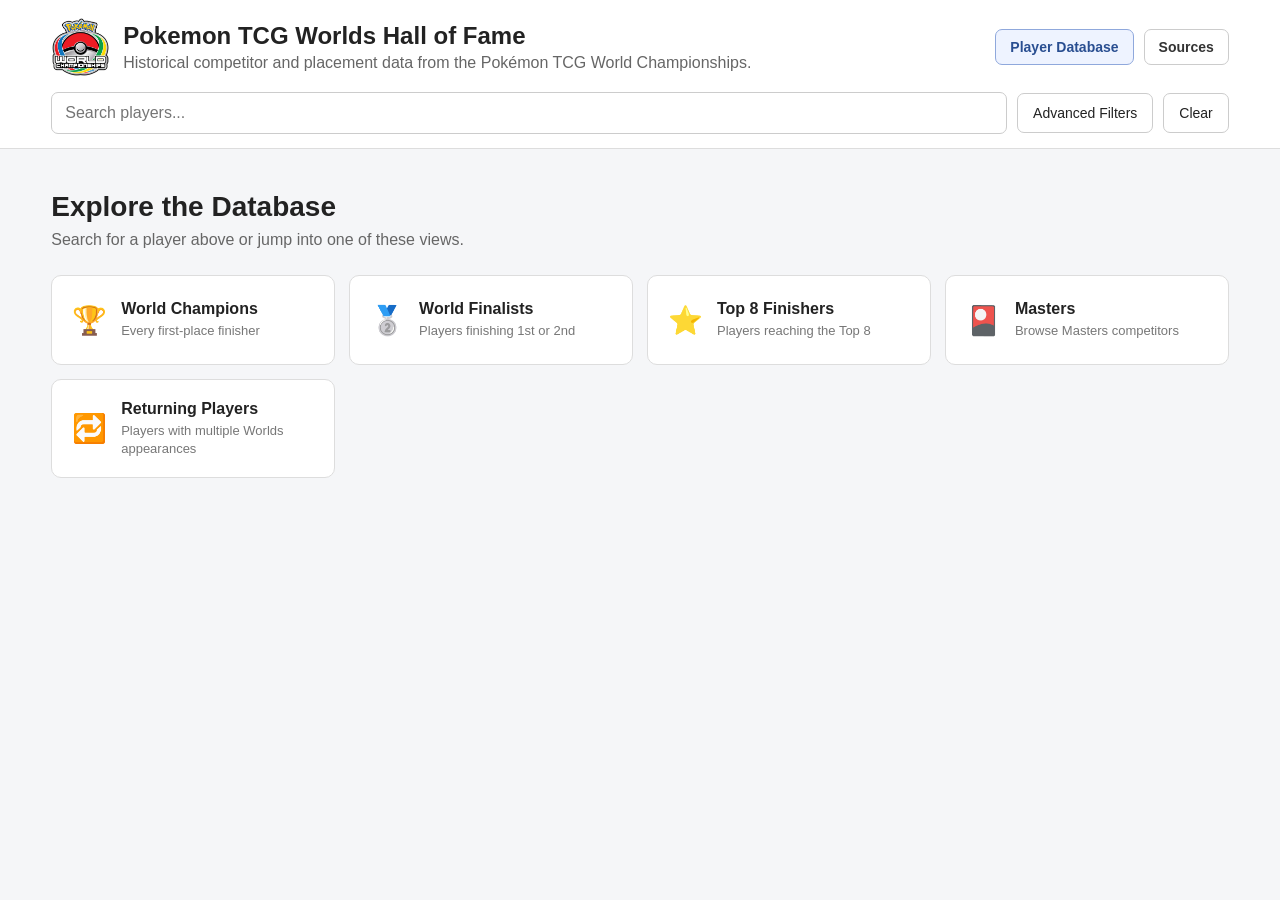
==== commit 87c93d02: "Update index.html" ====
--- a/index.html
+++ b/index.html
@@ -49,22 +49,26 @@
     </div>
 
 
+    <nav class="header-nav">
+
+        <a
+            href="index.html"
+            class="header-nav-button active"
+        >
+            Player Database
+        </a>
+
+        <a
+            href="sources.html"
+            class="header-nav-button"
+        >
+            Sources
+        </a>
+
+    </nav>
+
 </div>
 
-            <nav class="site-nav">
-
-                <a
-                    href="index.html"
-                    class="active"
-                >
-                    Player Database
-                </a>
-
-                <a href="sources.html">
-                    Sources
-                </a>
-
-            </nav>
 
             <section class="controls">
 
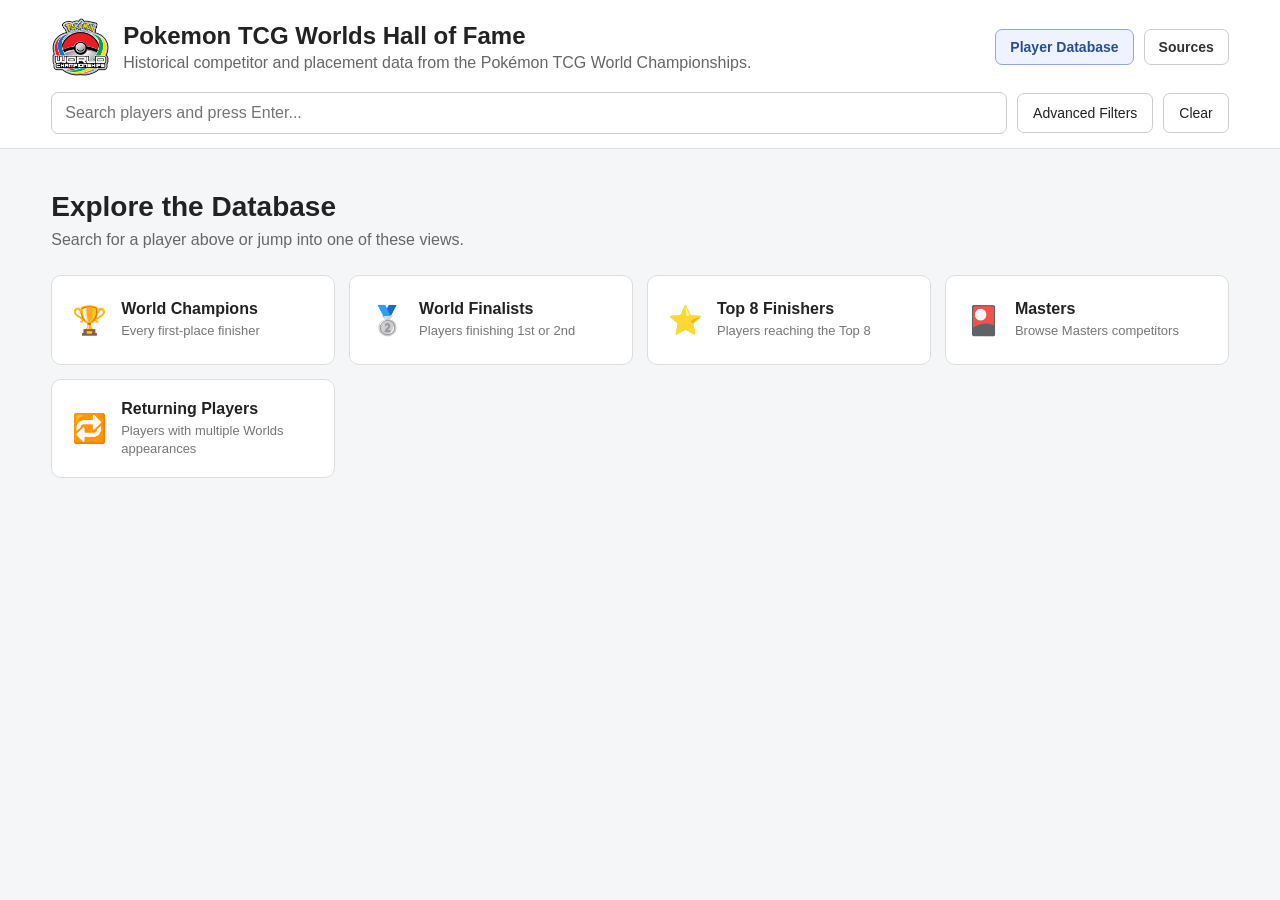
==== commit 4f96503f: "Update index.html" ====
--- a/index.html
+++ b/index.html
@@ -75,7 +75,7 @@
                 <input
                     type="search"
                     id="search"
-                    placeholder="Search players..."
+                    placeholder="Search players and press Enter..."
                     aria-label="Search players"
                 >
 
--- a/styles.css
+++ b/styles.css
@@ -1809,3 +1809,86 @@
     }
 
 }
+
+/* =========================================================
+   TOP HEADER NAVIGATION
+   ========================================================= */
+
+.header-top {
+    display: flex;
+    align-items: center;
+    justify-content: space-between;
+    gap: 24px;
+}
+
+
+.header-top .site-title {
+    margin-bottom: 0;
+}
+
+
+.header-nav {
+    display: flex;
+    align-items: center;
+    gap: 10px;
+
+    flex-shrink: 0;
+}
+
+
+.header-nav-button {
+    display: inline-flex;
+    align-items: center;
+    justify-content: center;
+
+    padding: 9px 14px;
+
+    border: 1px solid #ccc;
+    border-radius: 7px;
+
+    background: white;
+    color: #333;
+
+    font-size: 14px;
+    font-weight: 600;
+
+    text-decoration: none;
+
+    transition:
+        background 0.15s ease,
+        border-color 0.15s ease;
+}
+
+
+.header-nav-button:hover {
+    background: #f2f2f2;
+    border-color: #aaa;
+}
+
+
+.header-nav-button.active {
+    background: #eef3ff;
+    border-color: #8fa8dc;
+    color: #294e91;
+}
+
+
+@media (max-width: 700px) {
+
+    .header-top {
+        align-items: flex-start;
+        flex-direction: column;
+        gap: 12px;
+    }
+
+
+    .header-nav {
+        width: 100%;
+    }
+
+
+    .header-nav-button {
+        flex: 1;
+    }
+
+}
